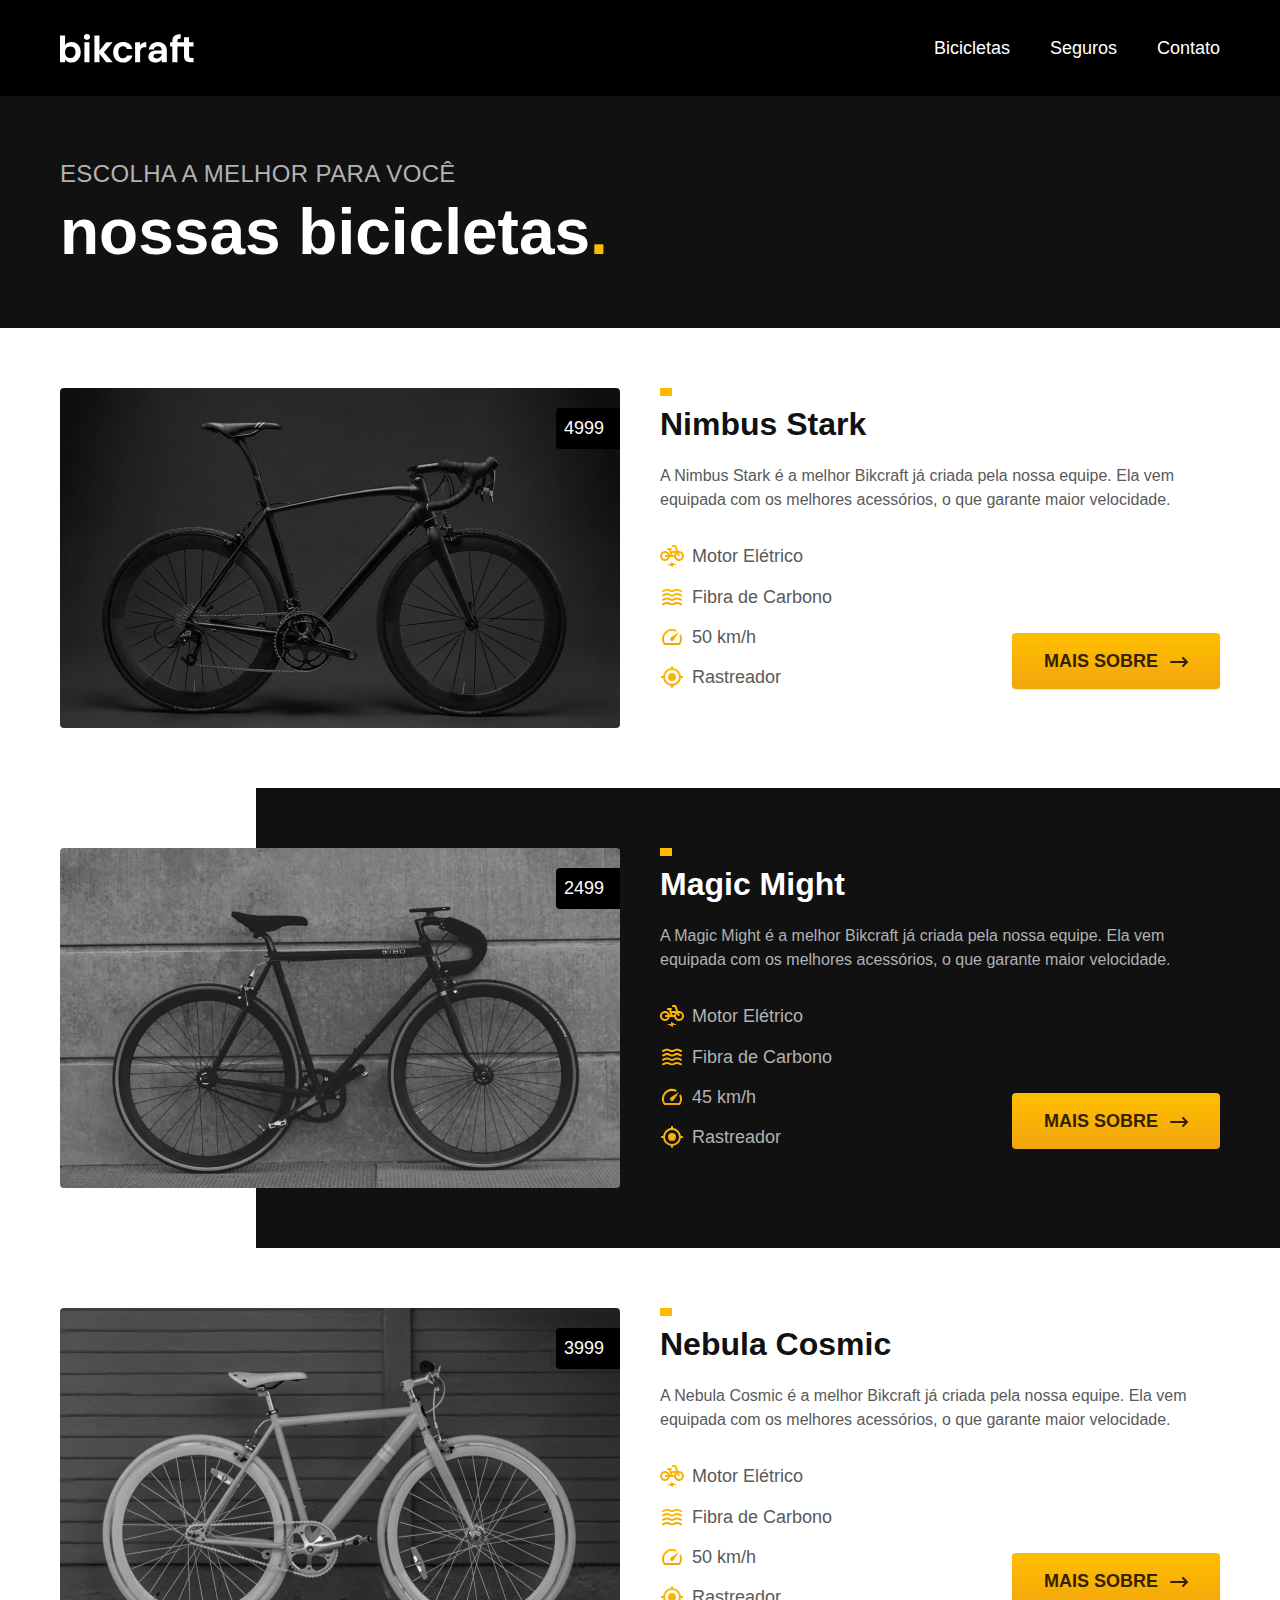
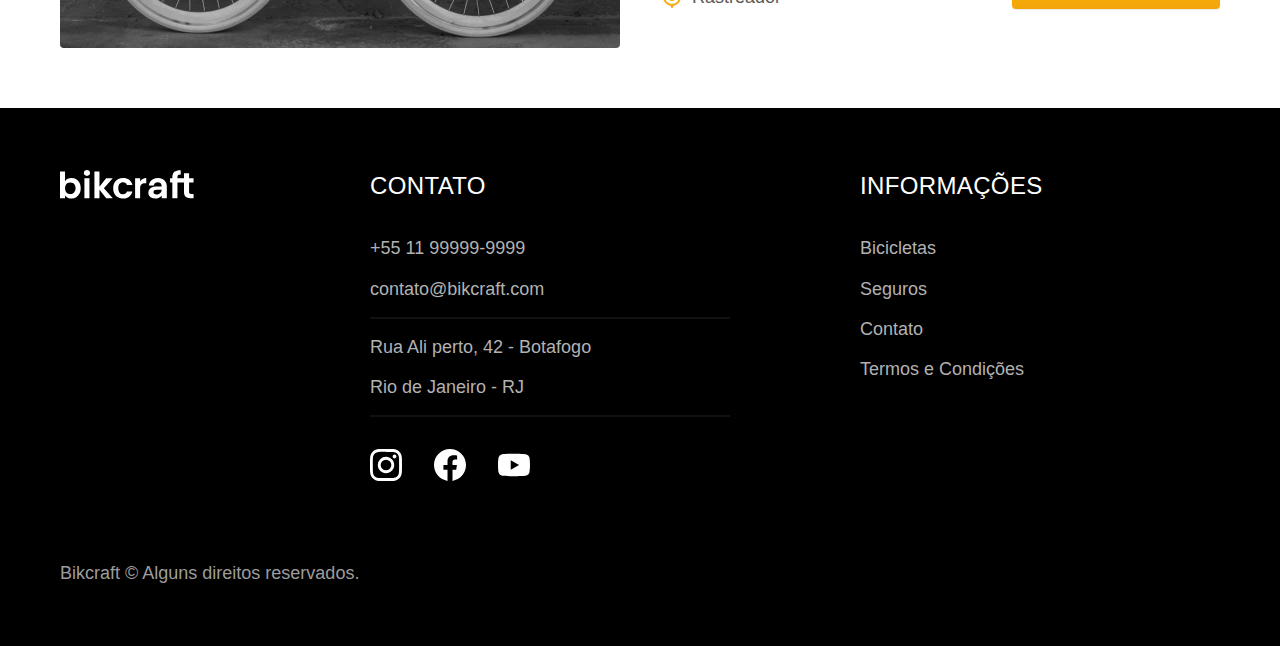
==== bicicletas.html @ b42ea803 "paginas de bicicletas e termos adcionada" ====
<!DOCTYPE html>
<html lang="pt-br">

<head>
  <meta charset="UTF-8">
  <meta http-equiv="X-UA-Compatible" content="IE=edge">
  <meta name="description" content="Termos e Condições">
  <meta name="viewport" content="width=device-width, initial-scale=1.0">
  <title>Bicicletas | Bikcraft</title>
  <link rel="stylesheet" href="/css/style.css">
</head>

<body id="bicicletas">

  <header class="header-bg">
    <div class="header container">
      <a href="./"><img src="./img/bikcraft.svg" alt="Bikcraft"></a>
      <nav aria-label="primaria">
        <ul class="header-menu font-1-m cor-0">
          <li><a href="./bicicletas.html">Bicicletas</a></li>
          <li><a href="./seguros.html">Seguros</a></li>
          <li><a href="./contato.html">Contato</a></li>
        </ul>
      </nav>
    </div>
  </header>

  <main>
    <div class="titulo-bg">
      <div class="titulo container">
        <p class="font-2-l-b cor-5">Escolha a melhor para você</p>
        <h1 class="font-1-xxl cor-0">nossas bicicletas<span class="cor-p1">.</span></h1>
      </div>
    </div>

    <div class="bicicletas container">
      <div class="bicicletas-imagem">
        <img src="./img/bicicletas/nimbus.jpg" alt="Bicicletas preta">
        <span class="font-2-m cor-0">4999</span>
      </div>
      <div class="bicicletas-conteudo">
        <h2 class="font-1-xl"> Nimbus Stark</h2>
        <p class="font-2-s cor-8">A Nimbus Stark é a melhor Bikcraft já criada pela nossa equipe. Ela vem equipada com os melhores acessórios, o que garante maior velocidade.</p>
        <ul class="font-1-m cor-8">
          <li>
            <img src="./img/icones/eletrica.svg" alt="">
            Motor Elétrico
          </li>
          <li>
            <img src="./img/icones/carbono.svg" alt="">
            Fibra de Carbono
          </li>
          <li>
            <img src="./img/icones/velocidade.svg" alt="">
            50 km/h
          </li>
          <li>
            <img src="./img/icones/rastreador.svg" alt="">
            Rastreador
          </li>
        </ul>
        <a class="botao seta" href="./bicletas/nimbus.html">Mais Sobre</a>
      </div>
    </div>

    <div class="bicicletas-bg">
      <div class="bicicletas container">
        <div class="bicicletas-imagem">
          <img src="./img/bicicletas/magic.jpg" alt="Bicicletas preta">
          <span class="font-2-m cor-0">2499</span>
        </div>
        <div class="bicicletas-conteudo">
          <h2 class="font-1-xl cor-0"> Magic Might</h2>
          <p class="font-2-s cor-5">A Magic Might é a melhor Bikcraft já criada pela nossa equipe. Ela vem equipada com os melhores acessórios, o que garante maior velocidade.</p>
          <ul class="font-1-m cor-5">
            <li>
              <img src="./img/icones/eletrica.svg" alt="">
              Motor Elétrico
            </li>
            <li>
              <img src="./img/icones/carbono.svg" alt="">
              Fibra de Carbono
            </li>
            <li>
              <img src="./img/icones/velocidade.svg" alt="">
              45 km/h
            </li>
            <li>
              <img src="./img/icones/rastreador.svg" alt="">
              Rastreador
            </li>
          </ul>
          <a class="botao seta" href="./bicletas/magic.html">Mais Sobre</a>
        </div>
      </div>
    </div>
    <div class="bicicletas container">
      <div class="bicicletas-imagem">
        <img src="./img/bicicletas/nebula.jpg" alt="Bicicletas preta">
        <span class="font-2-m cor-0">3999</span>
      </div>
      <div class="bicicletas-conteudo">
        <h2 class="font-1-xl"> Nebula Cosmic</h2>
        <p class="font-2-s cor-8">A Nebula Cosmic é a melhor Bikcraft já criada pela nossa equipe. Ela vem equipada com os melhores acessórios, o que garante maior velocidade.</p>
        <ul class="font-1-m cor-8">
          <li>
            <img src="./img/icones/eletrica.svg" alt="">
            Motor Elétrico
          </li>
          <li>
            <img src="./img/icones/carbono.svg" alt="">
            Fibra de Carbono
          </li>
          <li>
            <img src="./img/icones/velocidade.svg" alt="">
            50 km/h
          </li>
          <li>
            <img src="./img/icones/rastreador.svg" alt="">
            Rastreador
          </li>
        </ul>
        <a class="botao seta" href="./bicletas/nebula.html">Mais Sobre</a>
      </div>
    </div>


  </main>

  <footer class="footer-bg">
    <div class="footer container">
      <img src="./img/bikcraft.svg" alt="Bikcraft">
      <div class="footer-contato">
        <h3 class="font-2-l-b cor-0">Contato</h3>
        <ul class="font-2-m cor-5">
          <li><a href="tel:+5511999999999">+55 11 99999-9999</a></li>
          <li><a href="mailto:contato@bikcraft.com">contato@bikcraft.com</a></li>
          <li>Rua Ali perto, 42 - Botafogo</li>
          <li>Rio de Janeiro - RJ</li>
        </ul>
        <div class="footer-redes">
          <a href="./">
            <img src="./img/redes/instagram.svg" alt="Instagram">
          </a>
          <a href="./">
            <img src="./img/redes/facebook.svg" alt="Facebook">
          </a>
          <a href="./">
            <img src="./img/redes/youtube.svg" alt="Youtube">
          </a>
        </div>
      </div>
      <div class="footer-informacoes">
        <h3 class="font-2-l-b cor-0">Informações</h3>
        <nav>
          <ul class="font-1-m cor-5">
            <li><a href="./bicicletas.html">Bicicletas</a></li>
            <li><a href="./seguros.html">Seguros</a></li>
            <li><a href="./contato.html">Contato</a></li>
            <li><a href="./termos.html">Termos e Condições</a></li>
          </ul>
        </nav>
      </div>
      <p class="footer-copy font-2-m cor-6">Bikcraft © Alguns direitos reservados.</p>
    </div>
  </footer>
</body>

</html>
---- css/style.css ----
@import url("./global/global.css");
@import url("./utilidades/tipografia.css");
@import url("./utilidades/cores.css");

@import url("./global/header.css");
@import url("./global/footer.css");

/* Utilidades */
@import url("./utilidades/componentes.css");

/* Home */
@import url("./home/introducao.css");
@import url("./home/tecnologia.css");
@import url("./home/parceiros.css");
@import url("./home/depoimento.css");

/* Bicicletas */
@import url("./bicicletas/bicicletas-lista.css");
@import url("./bicicletas/bicicletas.css");

/* Seguros */
@import url("./Seguros/Seguros.css");

/* Termos */
@import url("./termos/termos.css");
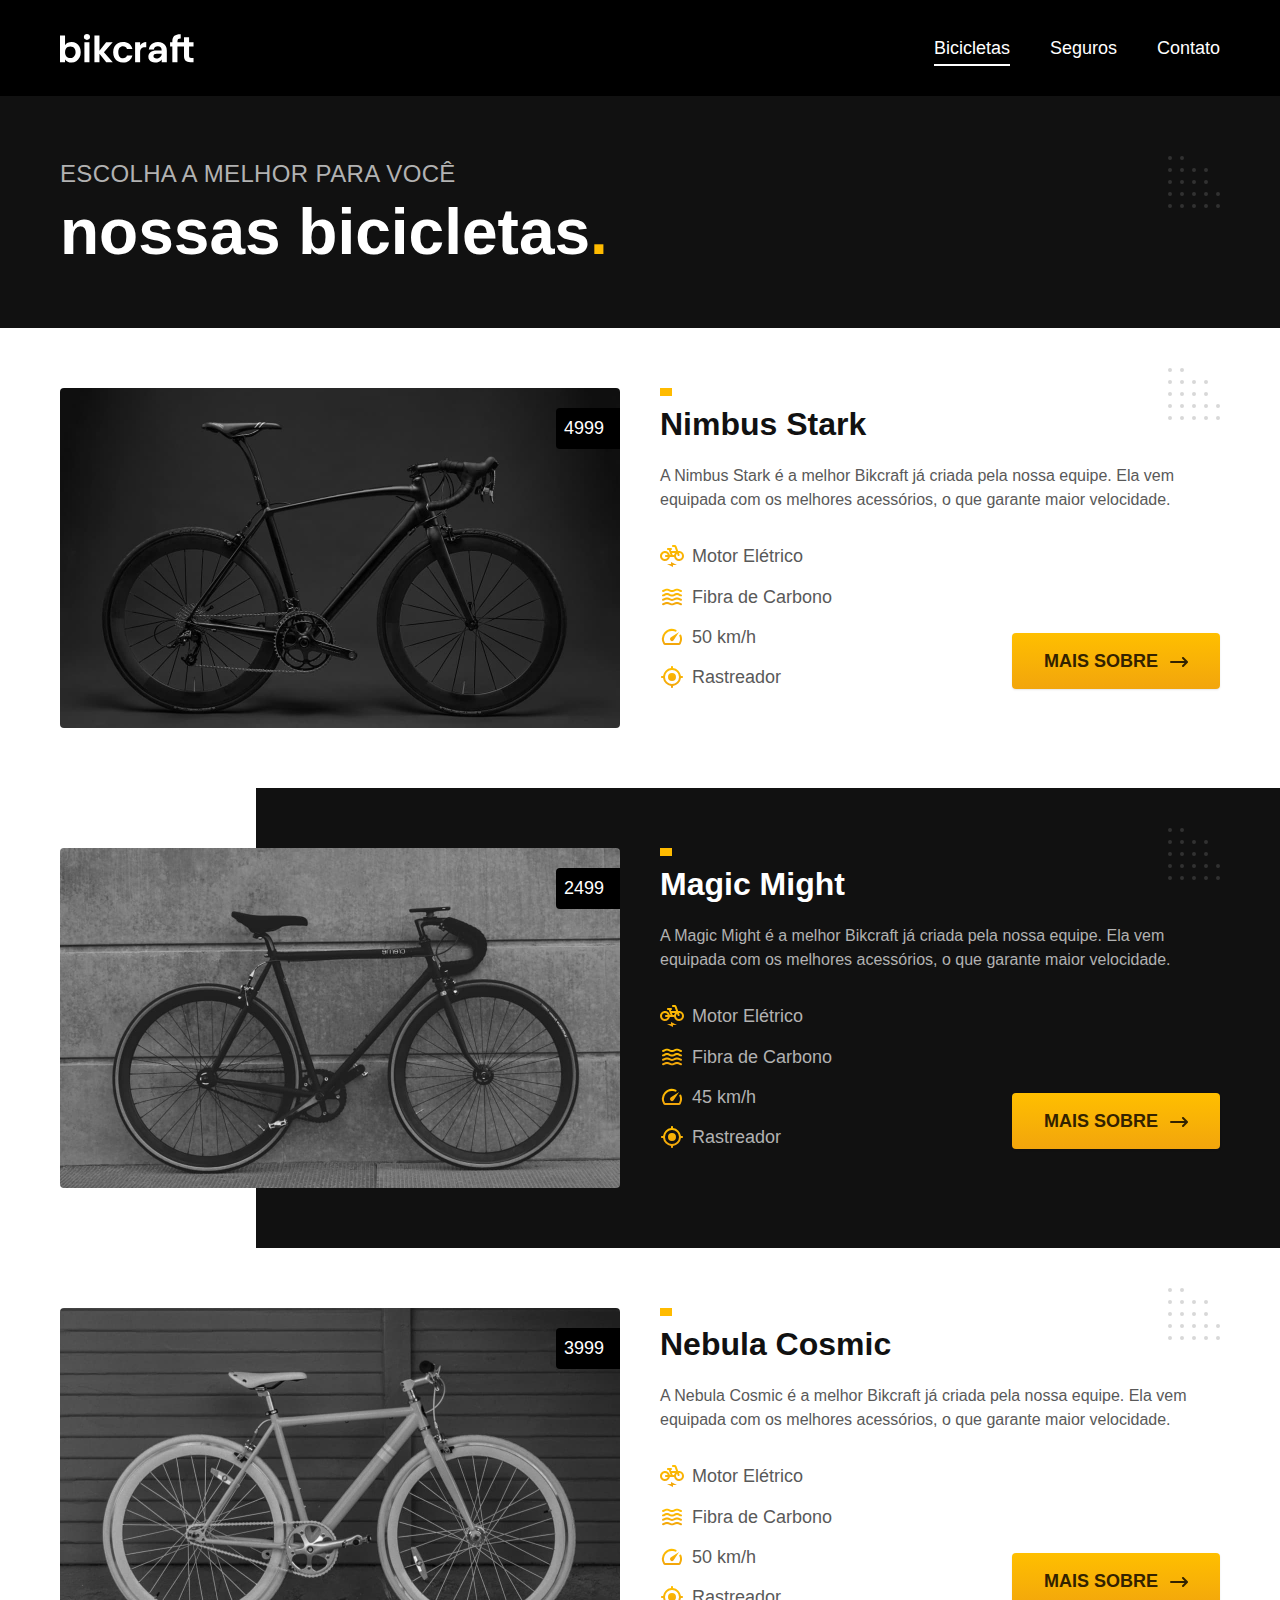
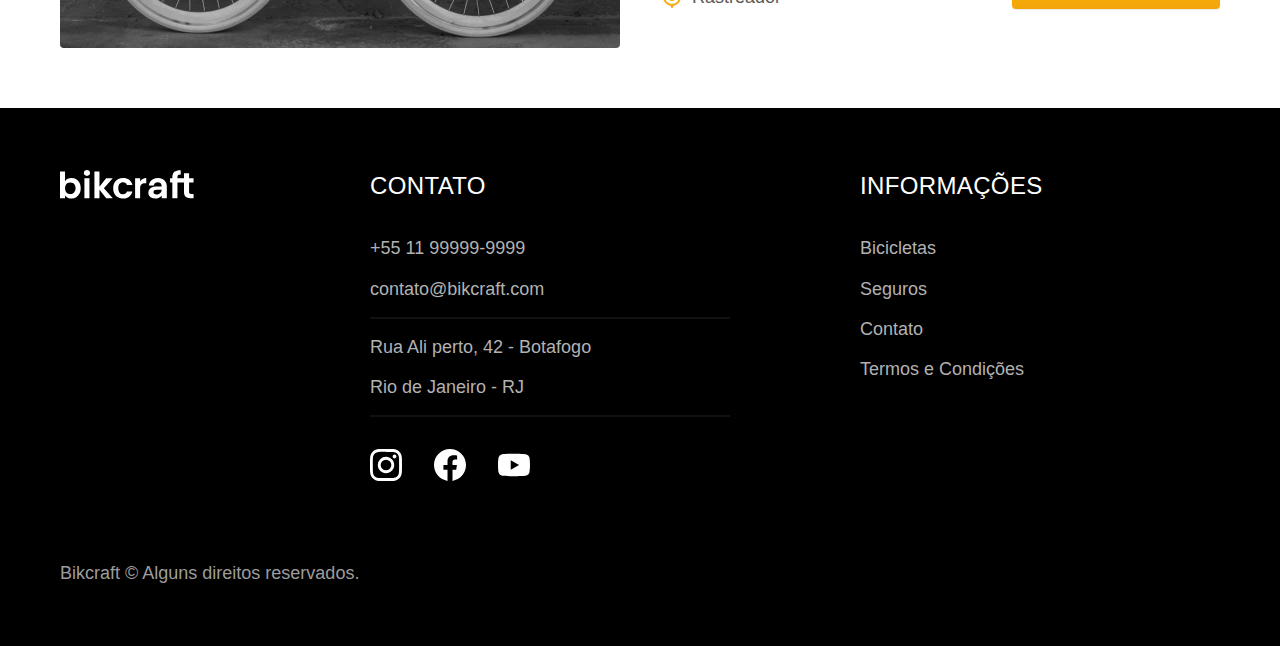
==== commit 867190ab: "adcionando js" ====
--- a/bicicletas.html
+++ b/bicicletas.html
@@ -7,14 +7,16 @@
   <meta name="description" content="Termos e Condições">
   <meta name="viewport" content="width=device-width, initial-scale=1.0">
   <title>Bicicletas | Bikcraft</title>
+  <link rel="preload" href="/css/style.css" as="style">
   <link rel="stylesheet" href="/css/style.css">
+  <script>document.documentElement.classList.add("js");</script>
 </head>
 
 <body id="bicicletas">
 
   <header class="header-bg">
     <div class="header container">
-      <a href="./"><img src="./img/bikcraft.svg" alt="Bikcraft"></a>
+      <a href="./"><img src="./img/bikcraft.svg" width="136" height="32" alt="Bikcraft"></a>
       <nav aria-label="primaria">
         <ul class="header-menu font-1-m cor-0">
           <li><a href="./bicicletas.html">Bicicletas</a></li>
@@ -35,7 +37,7 @@
 
     <div class="bicicletas container">
       <div class="bicicletas-imagem">
-        <img src="./img/bicicletas/nimbus.jpg" alt="Bicicletas preta">
+        <img src="./img/bicicletas/nimbus.jpg" width="1120" height="680" alt="Bicicletas preta">
         <span class="font-2-m cor-0">4999</span>
       </div>
       <div class="bicicletas-conteudo">
@@ -43,30 +45,30 @@
         <p class="font-2-s cor-8">A Nimbus Stark é a melhor Bikcraft já criada pela nossa equipe. Ela vem equipada com os melhores acessórios, o que garante maior velocidade.</p>
         <ul class="font-1-m cor-8">
           <li>
-            <img src="./img/icones/eletrica.svg" alt="">
+            <img src="./img/icones/eletrica.svg" width="32" height="32" alt="">
             Motor Elétrico
           </li>
           <li>
-            <img src="./img/icones/carbono.svg" alt="">
+            <img src="./img/icones/carbono.svg" width="32" height="32" alt="">
             Fibra de Carbono
           </li>
           <li>
-            <img src="./img/icones/velocidade.svg" alt="">
+            <img src="./img/icones/velocidade.svg" width="32" height="32" alt="">
             50 km/h
           </li>
           <li>
-            <img src="./img/icones/rastreador.svg" alt="">
+            <img src="./img/icones/rastreador.svg" width="32" height="32" alt="">
             Rastreador
           </li>
         </ul>
-        <a class="botao seta" href="./bicletas/nimbus.html">Mais Sobre</a>
+        <a class="botao seta" href="./bicicletas/nimbus.html">Mais Sobre</a>
       </div>
     </div>
 
     <div class="bicicletas-bg">
       <div class="bicicletas container">
         <div class="bicicletas-imagem">
-          <img src="./img/bicicletas/magic.jpg" alt="Bicicletas preta">
+          <img src="./img/bicicletas/magic.jpg" width="1120" height="680" alt="Bicicletas preta">
           <span class="font-2-m cor-0">2499</span>
         </div>
         <div class="bicicletas-conteudo">
@@ -74,29 +76,29 @@
           <p class="font-2-s cor-5">A Magic Might é a melhor Bikcraft já criada pela nossa equipe. Ela vem equipada com os melhores acessórios, o que garante maior velocidade.</p>
           <ul class="font-1-m cor-5">
             <li>
-              <img src="./img/icones/eletrica.svg" alt="">
+              <img src="./img/icones/eletrica.svg" width="32" height="32" alt="">
               Motor Elétrico
             </li>
             <li>
-              <img src="./img/icones/carbono.svg" alt="">
+              <img src="./img/icones/carbono.svg" width="32" height="32" alt="">
               Fibra de Carbono
             </li>
             <li>
-              <img src="./img/icones/velocidade.svg" alt="">
+              <img src="./img/icones/velocidade.svg" width="32" height="32" alt="">
               45 km/h
             </li>
             <li>
-              <img src="./img/icones/rastreador.svg" alt="">
+              <img src="./img/icones/rastreador.svg" width="32" height="32" alt="">
               Rastreador
             </li>
           </ul>
-          <a class="botao seta" href="./bicletas/magic.html">Mais Sobre</a>
+          <a class="botao seta" href="./bicicletas/magic.html">Mais Sobre</a>
         </div>
       </div>
     </div>
     <div class="bicicletas container">
       <div class="bicicletas-imagem">
-        <img src="./img/bicicletas/nebula.jpg" alt="Bicicletas preta">
+        <img src="./img/bicicletas/nebula.jpg" width="1120" height="680" alt="Bicicletas preta">
         <span class="font-2-m cor-0">3999</span>
       </div>
       <div class="bicicletas-conteudo">
@@ -104,23 +106,23 @@
         <p class="font-2-s cor-8">A Nebula Cosmic é a melhor Bikcraft já criada pela nossa equipe. Ela vem equipada com os melhores acessórios, o que garante maior velocidade.</p>
         <ul class="font-1-m cor-8">
           <li>
-            <img src="./img/icones/eletrica.svg" alt="">
+            <img src="./img/icones/eletrica.svg" width="32" height="32" alt="">
             Motor Elétrico
           </li>
           <li>
-            <img src="./img/icones/carbono.svg" alt="">
+            <img src="./img/icones/carbono.svg" width="32" height="32" alt="">
             Fibra de Carbono
           </li>
           <li>
-            <img src="./img/icones/velocidade.svg" alt="">
+            <img src="./img/icones/velocidade.svg" width="32" height="32" alt="">
             50 km/h
           </li>
           <li>
-            <img src="./img/icones/rastreador.svg" alt="">
+            <img src="./img/icones/rastreador.svg" width="32" height="32" alt="">
             Rastreador
           </li>
         </ul>
-        <a class="botao seta" href="./bicletas/nebula.html">Mais Sobre</a>
+        <a class="botao seta" href="./bicicletas/nebula.html">Mais Sobre</a>
       </div>
     </div>
 
@@ -129,7 +131,7 @@
 
   <footer class="footer-bg">
     <div class="footer container">
-      <img src="./img/bikcraft.svg" alt="Bikcraft">
+      <img src="./img/bikcraft.svg" width="136" height="32" alt="Bikcraft">
       <div class="footer-contato">
         <h3 class="font-2-l-b cor-0">Contato</h3>
         <ul class="font-2-m cor-5">
@@ -140,13 +142,13 @@
         </ul>
         <div class="footer-redes">
           <a href="./">
-            <img src="./img/redes/instagram.svg" alt="Instagram">
+            <img src="./img/redes/instagram.svg" width="32" height="32" alt="Instagram">
           </a>
           <a href="./">
-            <img src="./img/redes/facebook.svg" alt="Facebook">
+            <img src="./img/redes/facebook.svg" width="32" height="32" alt="Facebook">
           </a>
           <a href="./">
-            <img src="./img/redes/youtube.svg" alt="Youtube">
+            <img src="./img/redes/youtube.svg" width="32" height="32" alt="Youtube">
           </a>
         </div>
       </div>
@@ -164,6 +166,7 @@
       <p class="footer-copy font-2-m cor-6">Bikcraft © Alguns direitos reservados.</p>
     </div>
   </footer>
+  <script src="./js/script.js"></script>
 </body>
 
 </html>--- a/css/style.css
+++ b/css/style.css
@@ -1,12 +1,14 @@
 @import url("./global/global.css");
 @import url("./utilidades/tipografia.css");
 @import url("./utilidades/cores.css");
+@import url("./utilidades/animacao.css");
 
 @import url("./global/header.css");
 @import url("./global/footer.css");
 
 /* Utilidades */
 @import url("./utilidades/componentes.css");
+@import url("./utilidades/formulario.css");
 
 /* Home */
 @import url("./home/introducao.css");
@@ -18,8 +20,21 @@
 @import url("./bicicletas/bicicletas-lista.css");
 @import url("./bicicletas/bicicletas.css");
 
+/* Bicicleta */
+@import url("./bicicleta/bicicleta.css");
+@import url("./bicicleta/seguro.css");
+
 /* Seguros */
-@import url("./Seguros/Seguros.css");
+@import url("./Seguros/seguros.css");
+@import url("./Seguros/vantagens.css");
+@import url("./Seguros/perguntas.css");
+
+/* Contato */
+@import url("./contato/contato.css");
+@import url("./contato/lojas.css");
+
+/* Orçamento */
+@import url("./orcamento/orcamento.css");
 
 /* Termos */
 @import url("./termos/termos.css");
--- a/css/style.css
+++ b/css/style.css
@@ -1,12 +1,14 @@
 @import url("./global/global.css");
 @import url("./utilidades/tipografia.css");
 @import url("./utilidades/cores.css");
+@import url("./utilidades/animacao.css");
 
 @import url("./global/header.css");
 @import url("./global/footer.css");
 
 /* Utilidades */
 @import url("./utilidades/componentes.css");
+@import url("./utilidades/formulario.css");
 
 /* Home */
 @import url("./home/introducao.css");
@@ -18,8 +20,21 @@
 @import url("./bicicletas/bicicletas-lista.css");
 @import url("./bicicletas/bicicletas.css");
 
+/* Bicicleta */
+@import url("./bicicleta/bicicleta.css");
+@import url("./bicicleta/seguro.css");
+
 /* Seguros */
-@import url("./Seguros/Seguros.css");
+@import url("./Seguros/seguros.css");
+@import url("./Seguros/vantagens.css");
+@import url("./Seguros/perguntas.css");
+
+/* Contato */
+@import url("./contato/contato.css");
+@import url("./contato/lojas.css");
+
+/* Orçamento */
+@import url("./orcamento/orcamento.css");
 
 /* Termos */
 @import url("./termos/termos.css");
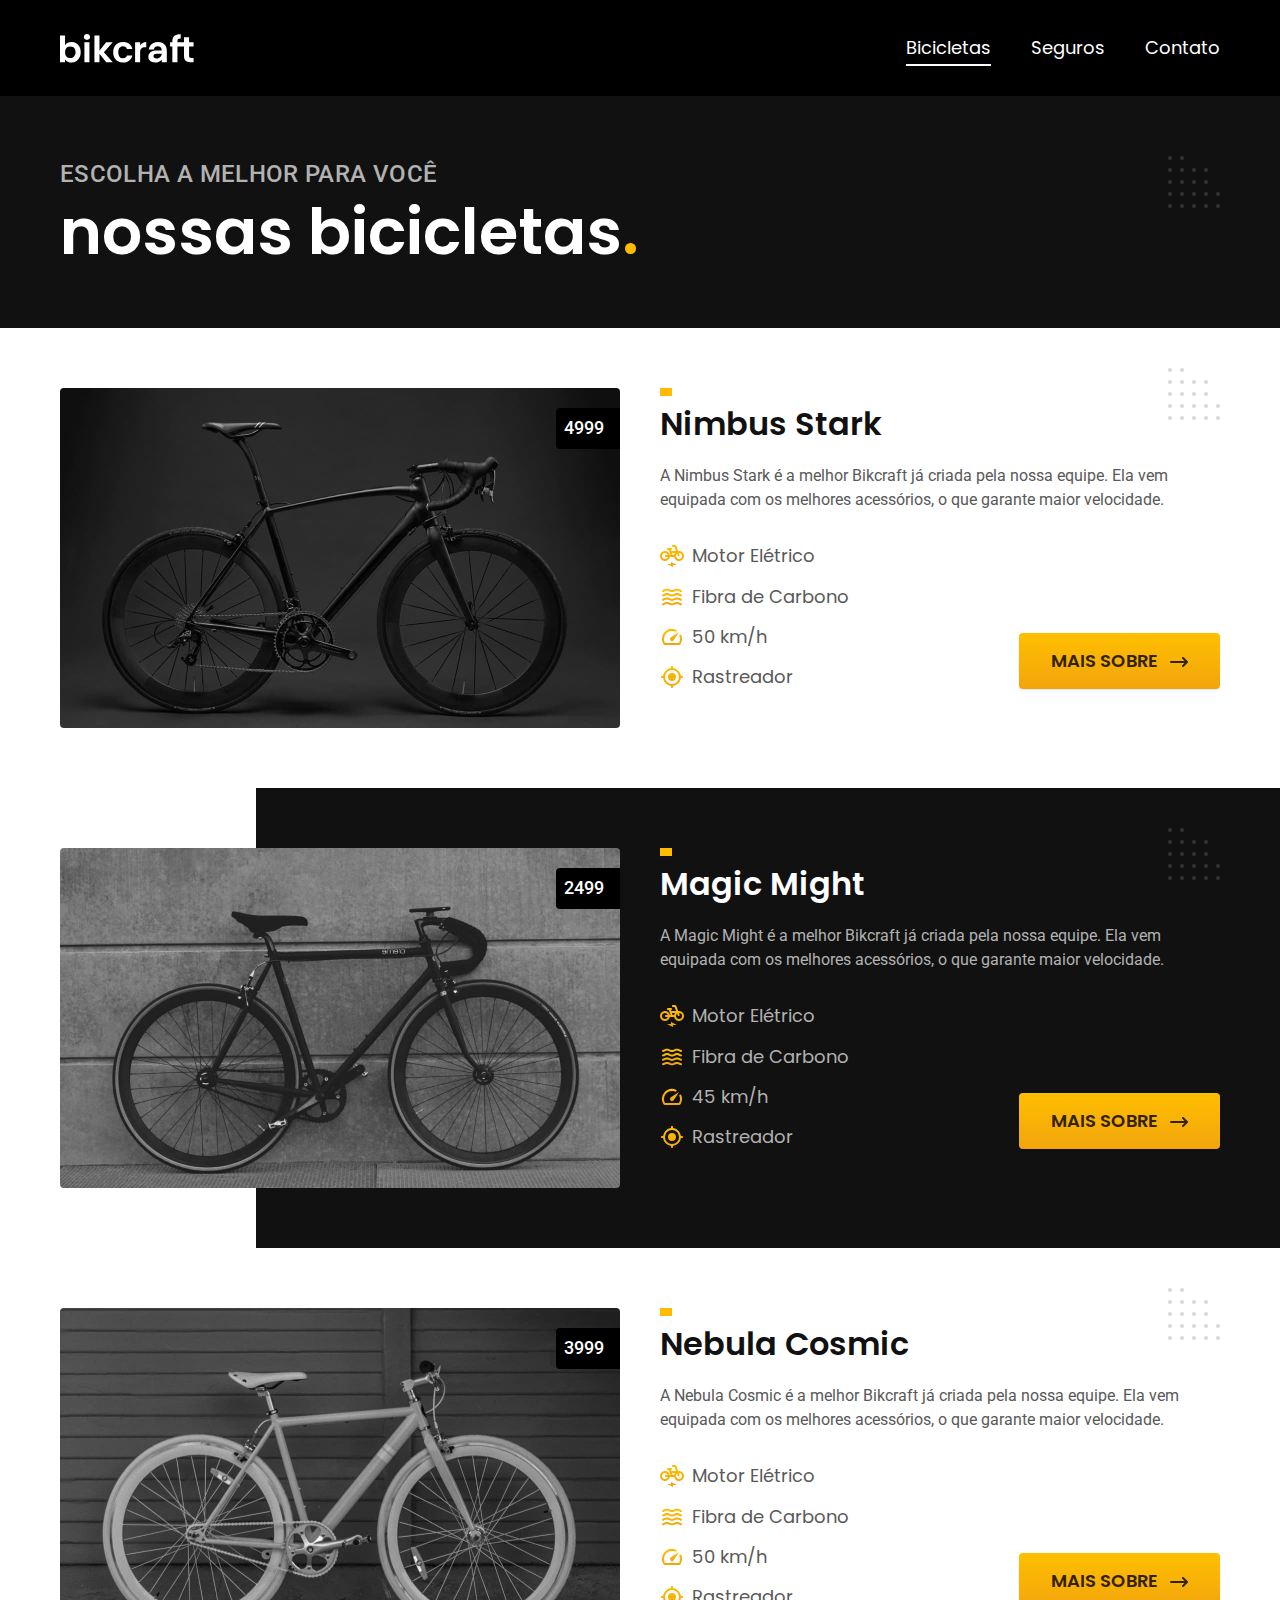
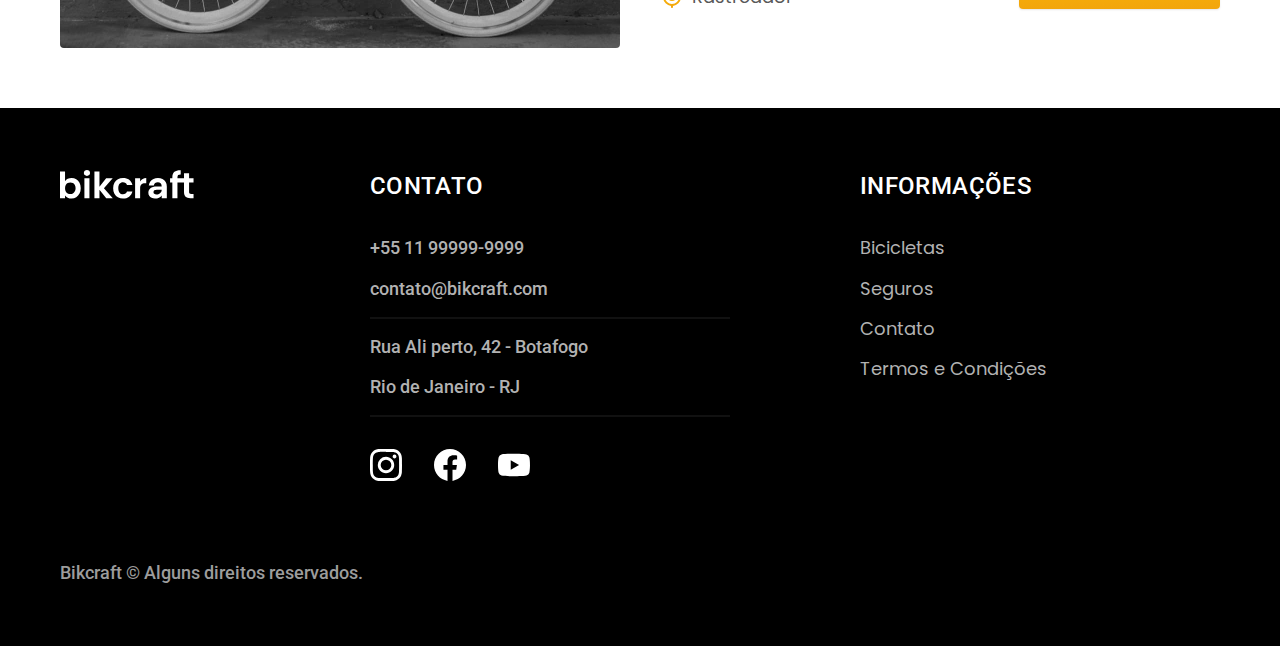
==== commit b783f8d2: "otimizado" ====
--- a/bicicletas.html
+++ b/bicicletas.html
@@ -7,9 +7,13 @@
   <meta name="description" content="Termos e Condições">
   <meta name="viewport" content="width=device-width, initial-scale=1.0">
   <title>Bicicletas | Bikcraft</title>
-  <link rel="preload" href="/css/style.css" as="style">
-  <link rel="stylesheet" href="/css/style.css">
+  <link rel="icon" href="./favicon.svg" type="image/svg+xml">
+  <link rel="preload" href="/css/style.min.css" as="style">
+  <link rel="stylesheet" href="/css/style.min.css">
   <script>document.documentElement.classList.add("js");</script>
+  <link rel="preconnect" href="https://fonts.googleapis.com">
+  <link rel="preconnect" href="https://fonts.gstatic.com" crossorigin>
+  <link href="https://fonts.googleapis.com/css2?family=Merriweather:ital,wght@1,900&family=Poppins:wght@400;600&family=Roboto:wght@400;500&display=swap" rel="stylesheet">
 </head>
 
 <body id="bicicletas">
--- a/css/style.min.css
+++ b/css/style.min.css
@@ -0,0 +1 @@
+body{margin:0;font-family:Arial,Helvetica,sans-serif;color:#111}blockquote,dd,h1,h2,h3,h4,p,ul{margin:0}ul{padding:0;list-style:none}a{text-decoration:none;color:inherit}img{max-width:100%;height:auto;display:block}img[src$=".jpg"]{border-radius:4px}.font-1-xs{font:400 0.75rem/1.35 Poppins,sans-serif}.font-2-xs{font:400 0.875rem/1.43 Roboto,sans-serif}.font-1-s{font:400 1rem/1.5 Poppins,sans-serif}.font-2-s{font:400 1rem/1.5 Roboto,sans-serif}.font-1-m,.font-1-m-b{font:400 1.125rem/1.35 Poppins,sans-serif}.font-1-m-b{font-weight:600}.font-2-m{font:500 1.125rem/1.35 Roboto,sans-serif}.font-1-l{font:400 1.5rem/1.5 Poppins,sans-serif}.font-2-l,.font-2-l-b{font:400 1.5rem/1.5 Roboto,sans-serif}.font-2-l-b{font-weight:500;letter-spacing:.015em;text-transform:uppercase}.font-1-xl{font:600 2rem/1.25 Poppins,sans-serif}.font-2-xl{font:500 2rem/1.25 Roboto,sans-serif}.font-1-xxl{font:600 4rem/1.125 Poppins,sans-serif}@media (max-width:1200px){.font-1-xxl{font-size:3rem}.font-2-l,.font-2-l-b{font-size:1.125rem}}@media (max-width:800px){.font-1-xxl{font-size:2rem}.font-1-xl,.font-2-xl{font-size:1.5rem}}:root{--cor-0:#ffffff;--cor-1:#f7f7f7;--cor-2:#ededed;--cor-3:#dedede;--cor-4:#cccccc;--cor-5:#b2b2b2;--cor-6:#9c9c9c;--cor-7:#717171;--cor-8:#595959;--cor-9:#404040;--cor-10:#2e2e2e;--cor-11:#111111;--cor-12:#000000;--cor-p1:#ffbb00;--cor-p2:#e4a30b;--cor-p3:#a66f00;--cor-p4:#664400;--cor-p5:#332200}.cor-0{color:var(--cor-0)}.cor-1{color:var(--cor-1)}.cor-2{color:var(--cor-2)}.cor-3{color:var(--cor-3)}.cor-4{color:var(--cor-4)}.cor-5{color:var(--cor-5)}.cor-6{color:var(--cor-6)}.cor-7{color:var(--cor-7)}.cor-8{color:var(--cor-8)}.cor-9{color:var(--cor-9)}.cor-10{color:var(--cor-10)}.cor-11{color:var(--cor-11)}.cor-12{color:var(--cor-12)}.cor-p1{color:var(--cor-p1)}.cor-p2{color:var(--cor-p2)}.cor-p3{color:var(--cor-p3)}.cor-p4{color:var(--cor-p4)}.cor-p5{color:var(--cor-p5)}.js .fadeInDown{transform:translate3d(0,-20px,0)}.js .fadeInUp{transform:translate3d(0,20px,0)}.js .fadeInLeft{transform:translate3d(-20px,0,0)}.js .fadeInRight{transform:translate3d(20px,0,0)}.js [data-anime]{opacity:0}.js .anime{opacity:1;transform:none;transition:transform .8s,opacity .8s}.header-bg{background-color:var(--cor-12)}.header{display:flex;flex-wrap:wrap;gap:20px;justify-content:space-between;align-items:center;padding-bottom:20px;padding-top:20px}.header-menu{display:flex;flex-wrap:wrap;gap:40px}.header-menu a{padding:16px 0;display:inline-block;position:relative}.header-menu a:after{content:"";display:block;height:2px;width:0%;background:var(--cor-0);margin-top:4px;position:absolute;transition:.3s}.header-menu a.ativo::after,.header-menu a:hover::after{width:100%}@media (max-width:800px){.header-menu{gap:20px}.header-menu a{background-color:var(--cor-11);padding:12px 16px;border-radius:4px}.header-menu a:hover{background-color:var(--cor-10)}.header-menu a::after{display:none}}@media (max-width:600px){.header-menu{gap:12px}.header-menu a{padding:8px 12px;font-size:14px;font-family:Poppins;font-weight:400}}.footer-bg{background-color:var(--cor-12)}.footer{display:grid;grid-template-columns:3fr 5fr 4fr;gap:40px;padding-top:60px;padding-bottom:60px}.footer h3{margin-bottom:32px}.footer-contato ul{margin-bottom:32px}.footer-contato li:nth-child(2n):after{content:"";display:block;max-width:360px;height:2px;background:var(--cor-11);margin-top:16px}.footer li{margin-bottom:16px}.footer-redes{display:flex;gap:32px}.footer a:hover{color:var(--cor-0)}.footer-copy{grid-column:1/-1;margin-top:40px}@media (max-width:800px){.footer>img{display:none}.footer{grid-template-columns:1fr 1fr}}@media (max-width:600px){.footer{grid-template-columns:1fr;gap:60px}.footer-copy{margin-top:0}}.container{box-sizing:border-box;max-width:1200px;padding-left:20px;padding-right:20px;margin-right:auto;margin-left:auto}.botao{padding:16px 32px;display:inline-block;background:linear-gradient(#ffbf00,#f2a50c);border-radius:4px;box-shadow:0 1px 2px rgba(0,0,0,.1);text-transform:uppercase;color:var(--cor-p5);font-size:18px;line-height:1.33;font-family:Poppins;font-weight:600;font:600 1.125rem/1.35 Poppins,sans-serif;max-width:max-content;border:none;cursor:pointer}.botao:hover{background:linear-gradient(#ffb60d,#e59317)}.botao.secundario{background:var(--cor-10);color:var(--cor-2)}.botao.secundario:hover{background-color:var(--cor-9)}.botao.seta::after{content:"";display:inline-block;width:18px;height:10px;margin-left:12px;background:url(../img/icones/seta.svg);transition:.2s}.botao.seta:hover::after{transform:translateX(4px)}@media (max-width:600px){.botao{padding:12px 16px;font-size:16px}}.link{display:inline-block;color:var(--cor-p1);font:500 1.5rem/1.5 Poppins,sans-serif;text-transform:uppercase}.link::after{content:"";display:block;width:100%;height:4px;background-color:currentColor}.link:hover{color:var(--cor-0)}.titulo-bg{background-color:var(--cor-11);padding-top:60px;padding-bottom:60px}.titulo{background:url("../img/dec/top-right.svg") no-repeat top right 20px}.titulo p{margin-bottom:4px}@media (max-width:800px){.titulo-bg{padding-top:60px;padding-bottom:60px}.titulo p{font-size:1rem;text-transform:lowercase;font-weight:400}}.form{display:grid;grid-template-columns:1fr 1fr;gap:20px}.form label{display:block;font:400 1rem/1.5 Poppins,sans-serif;margin-bottom:4px}.form .col-2{grid-column:span 2}.form input[type=email],.form input[type=text],.form textarea{font:400 1rem/1.5 Roboto,sans-serif;background:var(--cor-1);border:1px solid var(--cor-2);padding:12px;border-radius:4px;width:100%;box-sizing:border-box}.form input[type=email]:focus,.form input[type=text]:focus,.form textarea:focus{outline:0;border-color:var(--cor-p1);background:var(--cor-0);box-shadow:0 0 0 2px #fea}@media (max-width:600px){.form{grid-template-columns:1gr}.form .col-2{grid-column:1}}.introducao-bg{background:var(--cor-12) url("../img/dec/bottom-left.svg") no-repeat bottom 160px left 20px;box-shadow:inset 0 -120px var(--cor-0)}.introducao{display:grid;grid-template-columns:1fr 1fr;gap:0 40px}.introducao-conteudo{align-self:end;padding-bottom:200px}.introducao img{height:100%;object-fit:cover;border-radius:4px}.introducao h1{margin-bottom:32px}.introducao p{margin-bottom:20px}@media (max-width:800px){.introducao-bg{background:var(--cor-11);padding-top:40px;box-shadow:inset 0 -60px var(--cor-0)}.introducao{grid-template-columns:1fr;gap:32px}.introducao-conteudo{padding-bottom:0}.introducao h1{margin-bottom:16px}.introducao img{height:300px;width:100%}}.tecnologia-bg{background-color:var(--cor-11);box-shadow:inset 0 80px var(--cor-0),inset 0 -80px var(--cor-0)}.tecnologia{display:grid;grid-template-columns:1fr 1fr;gap:40px}.tecnologia-imagem img{width:100%;height:100%;object-fit:cover;object-position:left}.tecnologia-conteudo{padding-top:160px;padding-bottom:160px}.tecnologia-conteudo>span{display:block;margin-bottom:20px}.tecnologia-conteudo h2{margin-bottom:32px}.tecnologia-conteudo>p{margin-bottom:20px}.tecnologia a{margin-bottom:80px}.tecnologia-vantagens{display:flex;gap:40px}.tecnologia-vantagens h3{margin-bottom:8px;width:max-content}.tecnologia-vantagens img{width:24px;margin-bottom:8px}@media (max-width:800px){.tecnologia-bg{box-shadow:initial}.tecnologia{grid-template-columns:1fr}.tecnologia-conteudo{padding-top:60px;padding-bottom:60px}.tecnologia-imagem{display:none}.tecnologia a{margin-bottom:60px}}@media (max-width:600px){.tecnologia-vantagens{flex-direction:column}}.parceiros{padding-top:60px;padding-bottom:120px}.parceiros h2{margin-bottom:60px}.parceiros ul{padding:0 20px;max-width:1400px;display:grid;grid-template-columns:repeat(4,1fr);margin:0 auto}.parceiros li{display:flex;padding:32px;border-left:2px solid var(--cor-2)}.parceiros img{margin:auto}.parceiros li:first-child,.parceiros li:nth-child(5){border-left:none}.parceiros li:nth-child(n+5){border-top:2px solid var(--cor-2)}@media (max-width:800px){.parceiros{padding-bottom:60px}.parceiros li{padding:20px}.parceiros h2{padding-bottom:20px}.parceiros ul{grid-template-columns:repeat(2,1fr)}.parceiros li:nth-child(n+3){border-top:2px solid var(--cor-2)}.parceiros li:nth-child(odd){border-left:none}}.depoimento{display:grid;grid-template-columns:1fr 1fr;background-color:var(--cor-p1);overflow:hidden}.depoimento img{width:100%;height:100%;object-fit:cover;border-radius:0}.depoimento-conteudo{padding:40px 40px 80px 80px;align-self:end;background:url(../img/dec/bottom-right-p.svg) no-repeat bottom 40px right 40px}.depoimento-conteudo p{max-width:32ch;font-family:Merriweather,serif;font-style:italic;font-weight:900;margin-bottom:32px;position:relative}.depoimento p::after,.depoimento p::before{font-size:5rem;color:var(--cor-p2);position:absolute}.depoimento p::before{content:"“";left:-50px;top:-20px}.depoimento p::after{content:"”"}@media (min-width:1200px){.depoimento img{max-height:520px}}@media (max-width:800px){.depoimento{grid-template-columns:1fr;text-align:center}.depoimento img{max-height:200px}.depoimento-conteudo{padding:40px 20px;justify-self:center}}.bicicletas-lista{padding-top:60px;padding-bottom:120px}.bicicletas-lista h2{margin-bottom:40px}.bicicletas-lista ul{display:flex;gap:40px;padding:0 20px 20px 20px;max-width:1400px;margin-right:auto;margin-left:auto;overflow-x:auto}#bicicleta .bicicletas-lista ul{padding:0 0 20px 0}.bicicletas-lista li{min-width:280px}.bicicletas-lista a{display:block}.bicicletas-lista img{margin-bottom:16px}.bicicletas-lista h3{margin-bottom:8px;display:flex;align-items:center}.bicicletas-lista h3::before{content:"";display:inline-block;height:8px;width:12px;margin-right:8px;background-color:var(--cor-p1);transition:.2s}.bicicletas-lista a:hover h3::before{width:24px}.bicicletas-lista li span{padding-left:20px}@media (max-width:800px){.bicicletas-lista{padding-bottom:60px}.bicicletas-lista ul{gap:20px}}.bicicletas-bg{background:linear-gradient(to right,var(--cor-0) 20%,var(--cor-11) 0)}.bicicletas{display:grid;grid-template-columns:1fr 1fr;gap:40px;padding-top:60px;padding-bottom:60px;background:url("../img/dec/top-right.svg") no-repeat top 40px right 20px}.bicicletas-imagem{display:grid}.bicicletas-imagem img{grid-area:1/1}.bicicletas-imagem span{grid-area:1/1;place-self:start end;margin-top:20px;display:inline-block;background:var(--cor-12);padding:8px 16px 8px 8px;border-radius:4px 0 0 4px}.bicicletas-conteudo{display:grid;grid-template-columns:1fr auto;align-content:start}.bicicletas h2,.bicicletas p{grid-column:1/-1}.bicicletas h2{margin-bottom:20px}.bicicletas h2::before{content:"";display:block;width:12px;height:8px;background-color:var(--cor-p1);margin-bottom:8px}.bicicletas p{margin-bottom:32px}.bicicletas a{place-self:end}.bicicletas li{display:flex;align-items:center}.bicicletas ul{display:grid;gap:16px}.bicicletas-conteudo img{width:24px;margin-right:8px}@media (max-width:800px){.bicicletas-bg{background:var(--cor-11)}.bicicletas{grid-template-columns:1fr;gap:20px;padding-top:40px;padding-bottom:40px}}@media (max-width:600px){.bicicletas-conteudo{grid-template-columns:1fr}.bicicletas ul{font-size:1rem;grid-template-columns:1fr 1fr;margin-bottom:32px}.bicicletas a{place-self:start}}.bicicleta{display:grid;grid-template-columns:1fr 1fr;align-items:start;gap:40px;padding-top:60px;padding-bottom:60px}#bicicleta .titulo p{text-transform:uppercase}.bicicleta-imagens{display:flex;flex-wrap:wrap;gap:20px}.bicicleta-imagens img{flex:1;min-width:200px}.bicicleta-imagens img:first-child{min-width:100%}.bicicleta-conteudo>p{margin-bottom:32px}.bicicleta-comprar{display:grid;grid-template-columns:max-content auto;align-items:center;justify-items:start;gap:8px 12px;margin-bottom:40px}.bicicleta-comprar a{grid-row:span 2}.bicicleta-comprar span{display:flex;align-items:center;gap:8px;background-color:var(--cor-12);padding:4px 8px;border-radius:4px}.bicicleta-conteudo h2{text-transform:uppercase;letter-spacing:.015em;margin-bottom:12px}.bicicleta-ficha,.bicicleta-informacoes{padding:32px;background-color:var(--cor-12);border-radius:4px}.bicicleta-informacoes{margin-bottom:40px;display:grid;grid-template-columns:1fr 1fr;gap:32px}.bicicleta-informacoes img{width:24px;margin-bottom:8px}.bicicleta-informacoes h3{margin-bottom:8px}.bicicleta-ficha li{padding:4px 0;display:flex;justify-content:space-between;border-bottom:1px solid var(--cor-11)}.bicicleta-ficha li:last-child{border-bottom:none}.bicicleta-ficha span{color:var(--cor-6)}@media (max-width:800px){.bicicleta{grid-template-columns:1fr;padding-top:40px;padding-bottom:40px}.bicicleta-imagens{grid-row:2}}@media (max-width:400px){.bicicleta-informacoes{grid-template-columns:1fr}.bicicleta-comprar{grid-template-columns:1fr}}.seguro-bg{background-color:var(--cor-11);box-shadow:inset 0 120px var(--cor-0),inset 0 -120px var(--cor-12)}.seguro{display:grid;grid-template-columns:1fr 1fr;gap:40px}.seguro-imagem img{width:100%;height:100%;object-fit:cover}.seguro-conteudo{padding-top:180px;padding-bottom:180px}.seguro h2{margin-bottom:32px}.seguro p{margin-bottom:20px}@media (max-width:800px){.seguro-bg{box-shadow:inset 0 -60 var(--cor-12)}.seguro{grid-template-columns:1fr}.seguro-conteudo{grid-row:1;padding-top:40px;padding-bottom:0}}.seguros-bg{background-color:var(--cor-11)}.seguros{padding-top:60px;padding-bottom:60px;display:grid;grid-template-columns:1fr 1fr;gap:40px;align-items:center}#seguros .seguros{padding-top:0}.seguros h2{grid-column:1/-1}.seguros-item{background-color:var(--cor-12);padding:32px 32px 32px 60px;display:grid;grid-template-columns:1fr auto;border-radius:4px}.seguros-item h3{margin-bottom:40px}.seguros-item span{grid-column:2;display:block;text-align:right}.seguros-item ul{grid-column:1/-1;margin-bottom:32px}.seguros-item li{display:flex;align-items:center;position:relative}.seguros-item li+li{margin-top:20px}.seguros-item li::before{content:"";display:inline-block;width:13px;height:9px;background-image:url(../img/icones/lista.svg);position:absolute;left:-21px}.seguros-item a{grid-column:1/-1}@media (max-width:800px){.seguros{grid-template-columns:1fr}}.vantagens-bg{background-color:var(--cor-12)}.vantagens{padding-top:120px;padding-bottom:120px}.vantagens h2{margin-bottom:60px}.vantagens ul{display:grid;grid-template-columns:repeat(auto-fit,minmax(280px,max-content));gap:40px 80px}.vantagens h3,.vantagens img{margin-bottom:8px}@media (max-width:800px){.vantagens{padding-top:60px;padding-bottom:60px}.vantagens h2{margin-bottom:40px}.vantagens ul{gap:20px}}.perguntas{padding-top:120px;padding-bottom:120px}.perguntas h2{margin-bottom:60px}.perguntas dl>div{padding:20px;border-radius:4px}.perguntas dl>div:nth-child(odd){background-color:var(--cor-1)}.perguntas button{display:grid;grid-template-columns:auto 1fr auto;align-items:center;gap:8px;cursor:pointer;width:100%;text-align:left;border:none;background:0 0}.perguntas button::before{content:"";display:inline-block;width:12px;height:8px;background-color:var(--cor-p1)}.perguntas button::after{content:"";display:inline-block;width:14px;height:6px;background:url(../img/icones/seta-abrir.svg);transition:.3s}.perguntas button:hover::after,.perguntas button[aria-expanded=true]{transform:rotate(180deg)}.js .perguntas dd{display:none}.js .perguntas dd.ativa{display:block}.perguntas dd{padding-left:20px;padding-top:16px;max-width:80ch}@media (max-width:800px){.perguntas{padding-top:60px;padding-bottom:60px}.perguntas h2{margin-bottom:40px}}#contato{background:linear-gradient(var(--cor-11) 600px,var(--cor-1) 0)}.contato{display:grid;grid-template-columns:5fr 7fr}.contato-dados,.contato-formulario{padding:60px;box-shadow:0 1px 2px rgba(0,0,0,.1)}.contato-dados{border-radius:5px 0 0 5px;background:var(--cor-12) url("../img/dec/bottom-left.svg") no-repeat bottom 20px left 20px}.contato-formulario{border-radius:0 5px 5px 0;background:var(--cor-0) url("../img/dec/bottom-right.svg") no-repeat bottom 20px right 20px}.contato-dados h2{margin-bottom:60px}.contato-endereco{margin-bottom:32px;padding-left:28px;background:url("../img/icones/local.svg") no-repeat 0 2px}.contato-endereco p{margin-bottom:8px}.contato-meios a{display:block;max-width:max-content;margin-bottom:8px;padding-left:28px}.contato-meios a:hover{color:var(--cor-0)}.contato-meios a:first-child{background:url("../img/icones/email.svg") no-repeat 0 2px}.contato-meios a:nth-child(2){margin-bottom:32px}.contato-meios a:nth-child(3){background:url("../img/icones/telefone.svg") no-repeat 0 2px;margin-bottom:60px}.contato-redes{display:flex;gap:32px;padding-left:28px}@media (max-width:800px){.contato{grid-template-columns:1fr}.contato-dados,.contato-formulario{padding:20px}.contato-dados{border-radius:5px 5px 0 0;background:var(--cor-12)}.contato-formulario{border-radius:0 0 5px 5px}.contato-dados h2,.contato-meios a:nth-child(3){margin-bottom:32px}.contato-redes{margin-bottom:12px}}.lojas{display:grid;grid-template-columns:1fr 1fr;gap:0 40px;padding-top:120px;padding-bottom:120px}.lojas h2{grid-column:1/-1;margin-bottom:60px}.lojas img{border-radius:4px 4px 0 0}.lojas-item{border-radius:4px;background:var(--cor-0);box-shadow:0 1px 2px rgba(0,0,0,.1)}.lojas-conteudo{display:grid;grid-template-columns:1fr 1fr;gap:32px 16px;padding:32px}.lojas-conteudo h3,.lojas-tempo{grid-column:1/-1}.lojas-dados{display:grid;gap:8px;border-left:2px solid var(--cor-2);padding-left:12px}.lojas-tempo{display:flex;align-items:center;gap:8px}@media (max-width:800px){.lojas{gap:20px;padding-top:60px;padding-bottom:60px}.lojas h2{margin-bottom:32px}.lojas-conteudo{grid-template-columns:1fr}}@media (max-width:600px){.lojas{grid-template-columns:1fr}}#orcamento{background:linear-gradient(var(--cor-11) 600px,var(--cor-1) 0)}.orcamento{display:grid;grid-template-columns:5fr 7fr;padding-bottom:120px}.orcamento h2{text-transform:uppercase;position:relative;display:flex;align-items:center}.orcamento h2::before{content:"";display:inline-block;width:4px;height:8px;background-color:var(--cor-p1);position:absolute;left:-12px}.orcamento-dados,.orcamento-produto{padding:60px;box-shadow:0 1px 2px rgba(0,0,0,.1)}.orcamento-produto{border-radius:5px 0 0 5px;background:var(--cor-12) url("../img/dec/bottom-left.svg") no-repeat bottom 20px left 20px;display:grid;grid-template-columns:1fr 1fr;gap:20px;align-content:start}.orcamento-produto>*{grid-column:1/-1}.orcamento-produto>label{grid-column:initial}.orcamento-produto label{font:400 1rem/1.5 Poppins,sans-serif;color:var(--cor-4);background-color:var(--cor-10);padding:12px 16px;border-radius:4px;cursor:pointer;display:grid;grid-template-columns:auto 1fr auto;align-items:center;border:1px solid var(--cor-10)}.orcamento-produto label::before{content:"";display:inline-block;box-sizing:border-box;width:12px;height:12px;border:1px solid var(--cor-6);border-radius:50%;margin-right:8px}.orcamento-produto input:checked+label::before{border-color:var(--cor-7);box-shadow:inset 0 0 0 3px var(--cor-0),inset 0 0 0 6px var(--cor-7)}.orcamento-produto label:hover{background-color:var(--cor-9);border-color:var(--cor-9)}.orcamento-produto input:focus+label{box-shadow:0 0 0 2px var(--cor-p1);border-color:var(--cor-12)}.orcamento-produto label span{display:none}.orcamento-produto input:checked+label span{display:inline-block}.orcamento-produto input{opacity:0;position:absolute;pointer-events:none}.orcamento-produto input:checked+label{background:var(--cor-0);color:var(--cor-11)}.orcamento-dados{border-radius:0 5px 5px 0;background:var(--cor-0) url("../img/dec/bottom-right.svg") no-repeat bottom 20px right 20px}.orcamento-conteudo{display:none}.orcamento-conteudo h2,.orcamento-dados h2:nth-of-type(n+2){margin-top:20px}#bikcraft:checked~#orcamento-bikcraft,#seguro:checked~#orcamento-seguro{display:grid;gap:20px}.orcamento-detalhes{display:none;background:var(--cor-0);padding:20px;grid-template-columns:1fr 1fr;border-radius:4px;align-items:center}.orcamento-detalhes li{display:flex;align-items:center;margin-bottom:8px}.orcamento-detalhes li img{width:16px;margin-right:8px}.orcamento-produto input:checked+label+.orcamento-detalhes{display:grid}@media (max-width:1200px){.orcamento-dados,.orcamento-produto{padding:32px}}@media (max-width:800px){.orcamento{grid-template-columns:1fr}.orcamento-dados{border-radius:0 0 5px 5px}.orcamento-produto{border-radius:5px 5px 0 0;background:var(--cor-12)}}@media (max-width:400px){.orcamento-produto{grid-template-columns:1fr}}.termos{padding-top:80px;padding-bottom:80px}.termos h2{font-weight:600;margin-bottom:20px}.termos p+h2{margin-top:40px}.termos p{max-width:75ch;margin-bottom:24px}--- a/css/style.min.css
+++ b/css/style.min.css
@@ -0,0 +1 @@
+body{margin:0;font-family:Arial,Helvetica,sans-serif;color:#111}blockquote,dd,h1,h2,h3,h4,p,ul{margin:0}ul{padding:0;list-style:none}a{text-decoration:none;color:inherit}img{max-width:100%;height:auto;display:block}img[src$=".jpg"]{border-radius:4px}.font-1-xs{font:400 0.75rem/1.35 Poppins,sans-serif}.font-2-xs{font:400 0.875rem/1.43 Roboto,sans-serif}.font-1-s{font:400 1rem/1.5 Poppins,sans-serif}.font-2-s{font:400 1rem/1.5 Roboto,sans-serif}.font-1-m,.font-1-m-b{font:400 1.125rem/1.35 Poppins,sans-serif}.font-1-m-b{font-weight:600}.font-2-m{font:500 1.125rem/1.35 Roboto,sans-serif}.font-1-l{font:400 1.5rem/1.5 Poppins,sans-serif}.font-2-l,.font-2-l-b{font:400 1.5rem/1.5 Roboto,sans-serif}.font-2-l-b{font-weight:500;letter-spacing:.015em;text-transform:uppercase}.font-1-xl{font:600 2rem/1.25 Poppins,sans-serif}.font-2-xl{font:500 2rem/1.25 Roboto,sans-serif}.font-1-xxl{font:600 4rem/1.125 Poppins,sans-serif}@media (max-width:1200px){.font-1-xxl{font-size:3rem}.font-2-l,.font-2-l-b{font-size:1.125rem}}@media (max-width:800px){.font-1-xxl{font-size:2rem}.font-1-xl,.font-2-xl{font-size:1.5rem}}:root{--cor-0:#ffffff;--cor-1:#f7f7f7;--cor-2:#ededed;--cor-3:#dedede;--cor-4:#cccccc;--cor-5:#b2b2b2;--cor-6:#9c9c9c;--cor-7:#717171;--cor-8:#595959;--cor-9:#404040;--cor-10:#2e2e2e;--cor-11:#111111;--cor-12:#000000;--cor-p1:#ffbb00;--cor-p2:#e4a30b;--cor-p3:#a66f00;--cor-p4:#664400;--cor-p5:#332200}.cor-0{color:var(--cor-0)}.cor-1{color:var(--cor-1)}.cor-2{color:var(--cor-2)}.cor-3{color:var(--cor-3)}.cor-4{color:var(--cor-4)}.cor-5{color:var(--cor-5)}.cor-6{color:var(--cor-6)}.cor-7{color:var(--cor-7)}.cor-8{color:var(--cor-8)}.cor-9{color:var(--cor-9)}.cor-10{color:var(--cor-10)}.cor-11{color:var(--cor-11)}.cor-12{color:var(--cor-12)}.cor-p1{color:var(--cor-p1)}.cor-p2{color:var(--cor-p2)}.cor-p3{color:var(--cor-p3)}.cor-p4{color:var(--cor-p4)}.cor-p5{color:var(--cor-p5)}.js .fadeInDown{transform:translate3d(0,-20px,0)}.js .fadeInUp{transform:translate3d(0,20px,0)}.js .fadeInLeft{transform:translate3d(-20px,0,0)}.js .fadeInRight{transform:translate3d(20px,0,0)}.js [data-anime]{opacity:0}.js .anime{opacity:1;transform:none;transition:transform .8s,opacity .8s}.header-bg{background-color:var(--cor-12)}.header{display:flex;flex-wrap:wrap;gap:20px;justify-content:space-between;align-items:center;padding-bottom:20px;padding-top:20px}.header-menu{display:flex;flex-wrap:wrap;gap:40px}.header-menu a{padding:16px 0;display:inline-block;position:relative}.header-menu a:after{content:"";display:block;height:2px;width:0%;background:var(--cor-0);margin-top:4px;position:absolute;transition:.3s}.header-menu a.ativo::after,.header-menu a:hover::after{width:100%}@media (max-width:800px){.header-menu{gap:20px}.header-menu a{background-color:var(--cor-11);padding:12px 16px;border-radius:4px}.header-menu a:hover{background-color:var(--cor-10)}.header-menu a::after{display:none}}@media (max-width:600px){.header-menu{gap:12px}.header-menu a{padding:8px 12px;font-size:14px;font-family:Poppins;font-weight:400}}.footer-bg{background-color:var(--cor-12)}.footer{display:grid;grid-template-columns:3fr 5fr 4fr;gap:40px;padding-top:60px;padding-bottom:60px}.footer h3{margin-bottom:32px}.footer-contato ul{margin-bottom:32px}.footer-contato li:nth-child(2n):after{content:"";display:block;max-width:360px;height:2px;background:var(--cor-11);margin-top:16px}.footer li{margin-bottom:16px}.footer-redes{display:flex;gap:32px}.footer a:hover{color:var(--cor-0)}.footer-copy{grid-column:1/-1;margin-top:40px}@media (max-width:800px){.footer>img{display:none}.footer{grid-template-columns:1fr 1fr}}@media (max-width:600px){.footer{grid-template-columns:1fr;gap:60px}.footer-copy{margin-top:0}}.container{box-sizing:border-box;max-width:1200px;padding-left:20px;padding-right:20px;margin-right:auto;margin-left:auto}.botao{padding:16px 32px;display:inline-block;background:linear-gradient(#ffbf00,#f2a50c);border-radius:4px;box-shadow:0 1px 2px rgba(0,0,0,.1);text-transform:uppercase;color:var(--cor-p5);font-size:18px;line-height:1.33;font-family:Poppins;font-weight:600;font:600 1.125rem/1.35 Poppins,sans-serif;max-width:max-content;border:none;cursor:pointer}.botao:hover{background:linear-gradient(#ffb60d,#e59317)}.botao.secundario{background:var(--cor-10);color:var(--cor-2)}.botao.secundario:hover{background-color:var(--cor-9)}.botao.seta::after{content:"";display:inline-block;width:18px;height:10px;margin-left:12px;background:url(../img/icones/seta.svg);transition:.2s}.botao.seta:hover::after{transform:translateX(4px)}@media (max-width:600px){.botao{padding:12px 16px;font-size:16px}}.link{display:inline-block;color:var(--cor-p1);font:500 1.5rem/1.5 Poppins,sans-serif;text-transform:uppercase}.link::after{content:"";display:block;width:100%;height:4px;background-color:currentColor}.link:hover{color:var(--cor-0)}.titulo-bg{background-color:var(--cor-11);padding-top:60px;padding-bottom:60px}.titulo{background:url("../img/dec/top-right.svg") no-repeat top right 20px}.titulo p{margin-bottom:4px}@media (max-width:800px){.titulo-bg{padding-top:60px;padding-bottom:60px}.titulo p{font-size:1rem;text-transform:lowercase;font-weight:400}}.form{display:grid;grid-template-columns:1fr 1fr;gap:20px}.form label{display:block;font:400 1rem/1.5 Poppins,sans-serif;margin-bottom:4px}.form .col-2{grid-column:span 2}.form input[type=email],.form input[type=text],.form textarea{font:400 1rem/1.5 Roboto,sans-serif;background:var(--cor-1);border:1px solid var(--cor-2);padding:12px;border-radius:4px;width:100%;box-sizing:border-box}.form input[type=email]:focus,.form input[type=text]:focus,.form textarea:focus{outline:0;border-color:var(--cor-p1);background:var(--cor-0);box-shadow:0 0 0 2px #fea}@media (max-width:600px){.form{grid-template-columns:1gr}.form .col-2{grid-column:1}}.introducao-bg{background:var(--cor-12) url("../img/dec/bottom-left.svg") no-repeat bottom 160px left 20px;box-shadow:inset 0 -120px var(--cor-0)}.introducao{display:grid;grid-template-columns:1fr 1fr;gap:0 40px}.introducao-conteudo{align-self:end;padding-bottom:200px}.introducao img{height:100%;object-fit:cover;border-radius:4px}.introducao h1{margin-bottom:32px}.introducao p{margin-bottom:20px}@media (max-width:800px){.introducao-bg{background:var(--cor-11);padding-top:40px;box-shadow:inset 0 -60px var(--cor-0)}.introducao{grid-template-columns:1fr;gap:32px}.introducao-conteudo{padding-bottom:0}.introducao h1{margin-bottom:16px}.introducao img{height:300px;width:100%}}.tecnologia-bg{background-color:var(--cor-11);box-shadow:inset 0 80px var(--cor-0),inset 0 -80px var(--cor-0)}.tecnologia{display:grid;grid-template-columns:1fr 1fr;gap:40px}.tecnologia-imagem img{width:100%;height:100%;object-fit:cover;object-position:left}.tecnologia-conteudo{padding-top:160px;padding-bottom:160px}.tecnologia-conteudo>span{display:block;margin-bottom:20px}.tecnologia-conteudo h2{margin-bottom:32px}.tecnologia-conteudo>p{margin-bottom:20px}.tecnologia a{margin-bottom:80px}.tecnologia-vantagens{display:flex;gap:40px}.tecnologia-vantagens h3{margin-bottom:8px;width:max-content}.tecnologia-vantagens img{width:24px;margin-bottom:8px}@media (max-width:800px){.tecnologia-bg{box-shadow:initial}.tecnologia{grid-template-columns:1fr}.tecnologia-conteudo{padding-top:60px;padding-bottom:60px}.tecnologia-imagem{display:none}.tecnologia a{margin-bottom:60px}}@media (max-width:600px){.tecnologia-vantagens{flex-direction:column}}.parceiros{padding-top:60px;padding-bottom:120px}.parceiros h2{margin-bottom:60px}.parceiros ul{padding:0 20px;max-width:1400px;display:grid;grid-template-columns:repeat(4,1fr);margin:0 auto}.parceiros li{display:flex;padding:32px;border-left:2px solid var(--cor-2)}.parceiros img{margin:auto}.parceiros li:first-child,.parceiros li:nth-child(5){border-left:none}.parceiros li:nth-child(n+5){border-top:2px solid var(--cor-2)}@media (max-width:800px){.parceiros{padding-bottom:60px}.parceiros li{padding:20px}.parceiros h2{padding-bottom:20px}.parceiros ul{grid-template-columns:repeat(2,1fr)}.parceiros li:nth-child(n+3){border-top:2px solid var(--cor-2)}.parceiros li:nth-child(odd){border-left:none}}.depoimento{display:grid;grid-template-columns:1fr 1fr;background-color:var(--cor-p1);overflow:hidden}.depoimento img{width:100%;height:100%;object-fit:cover;border-radius:0}.depoimento-conteudo{padding:40px 40px 80px 80px;align-self:end;background:url(../img/dec/bottom-right-p.svg) no-repeat bottom 40px right 40px}.depoimento-conteudo p{max-width:32ch;font-family:Merriweather,serif;font-style:italic;font-weight:900;margin-bottom:32px;position:relative}.depoimento p::after,.depoimento p::before{font-size:5rem;color:var(--cor-p2);position:absolute}.depoimento p::before{content:"“";left:-50px;top:-20px}.depoimento p::after{content:"”"}@media (min-width:1200px){.depoimento img{max-height:520px}}@media (max-width:800px){.depoimento{grid-template-columns:1fr;text-align:center}.depoimento img{max-height:200px}.depoimento-conteudo{padding:40px 20px;justify-self:center}}.bicicletas-lista{padding-top:60px;padding-bottom:120px}.bicicletas-lista h2{margin-bottom:40px}.bicicletas-lista ul{display:flex;gap:40px;padding:0 20px 20px 20px;max-width:1400px;margin-right:auto;margin-left:auto;overflow-x:auto}#bicicleta .bicicletas-lista ul{padding:0 0 20px 0}.bicicletas-lista li{min-width:280px}.bicicletas-lista a{display:block}.bicicletas-lista img{margin-bottom:16px}.bicicletas-lista h3{margin-bottom:8px;display:flex;align-items:center}.bicicletas-lista h3::before{content:"";display:inline-block;height:8px;width:12px;margin-right:8px;background-color:var(--cor-p1);transition:.2s}.bicicletas-lista a:hover h3::before{width:24px}.bicicletas-lista li span{padding-left:20px}@media (max-width:800px){.bicicletas-lista{padding-bottom:60px}.bicicletas-lista ul{gap:20px}}.bicicletas-bg{background:linear-gradient(to right,var(--cor-0) 20%,var(--cor-11) 0)}.bicicletas{display:grid;grid-template-columns:1fr 1fr;gap:40px;padding-top:60px;padding-bottom:60px;background:url("../img/dec/top-right.svg") no-repeat top 40px right 20px}.bicicletas-imagem{display:grid}.bicicletas-imagem img{grid-area:1/1}.bicicletas-imagem span{grid-area:1/1;place-self:start end;margin-top:20px;display:inline-block;background:var(--cor-12);padding:8px 16px 8px 8px;border-radius:4px 0 0 4px}.bicicletas-conteudo{display:grid;grid-template-columns:1fr auto;align-content:start}.bicicletas h2,.bicicletas p{grid-column:1/-1}.bicicletas h2{margin-bottom:20px}.bicicletas h2::before{content:"";display:block;width:12px;height:8px;background-color:var(--cor-p1);margin-bottom:8px}.bicicletas p{margin-bottom:32px}.bicicletas a{place-self:end}.bicicletas li{display:flex;align-items:center}.bicicletas ul{display:grid;gap:16px}.bicicletas-conteudo img{width:24px;margin-right:8px}@media (max-width:800px){.bicicletas-bg{background:var(--cor-11)}.bicicletas{grid-template-columns:1fr;gap:20px;padding-top:40px;padding-bottom:40px}}@media (max-width:600px){.bicicletas-conteudo{grid-template-columns:1fr}.bicicletas ul{font-size:1rem;grid-template-columns:1fr 1fr;margin-bottom:32px}.bicicletas a{place-self:start}}.bicicleta{display:grid;grid-template-columns:1fr 1fr;align-items:start;gap:40px;padding-top:60px;padding-bottom:60px}#bicicleta .titulo p{text-transform:uppercase}.bicicleta-imagens{display:flex;flex-wrap:wrap;gap:20px}.bicicleta-imagens img{flex:1;min-width:200px}.bicicleta-imagens img:first-child{min-width:100%}.bicicleta-conteudo>p{margin-bottom:32px}.bicicleta-comprar{display:grid;grid-template-columns:max-content auto;align-items:center;justify-items:start;gap:8px 12px;margin-bottom:40px}.bicicleta-comprar a{grid-row:span 2}.bicicleta-comprar span{display:flex;align-items:center;gap:8px;background-color:var(--cor-12);padding:4px 8px;border-radius:4px}.bicicleta-conteudo h2{text-transform:uppercase;letter-spacing:.015em;margin-bottom:12px}.bicicleta-ficha,.bicicleta-informacoes{padding:32px;background-color:var(--cor-12);border-radius:4px}.bicicleta-informacoes{margin-bottom:40px;display:grid;grid-template-columns:1fr 1fr;gap:32px}.bicicleta-informacoes img{width:24px;margin-bottom:8px}.bicicleta-informacoes h3{margin-bottom:8px}.bicicleta-ficha li{padding:4px 0;display:flex;justify-content:space-between;border-bottom:1px solid var(--cor-11)}.bicicleta-ficha li:last-child{border-bottom:none}.bicicleta-ficha span{color:var(--cor-6)}@media (max-width:800px){.bicicleta{grid-template-columns:1fr;padding-top:40px;padding-bottom:40px}.bicicleta-imagens{grid-row:2}}@media (max-width:400px){.bicicleta-informacoes{grid-template-columns:1fr}.bicicleta-comprar{grid-template-columns:1fr}}.seguro-bg{background-color:var(--cor-11);box-shadow:inset 0 120px var(--cor-0),inset 0 -120px var(--cor-12)}.seguro{display:grid;grid-template-columns:1fr 1fr;gap:40px}.seguro-imagem img{width:100%;height:100%;object-fit:cover}.seguro-conteudo{padding-top:180px;padding-bottom:180px}.seguro h2{margin-bottom:32px}.seguro p{margin-bottom:20px}@media (max-width:800px){.seguro-bg{box-shadow:inset 0 -60 var(--cor-12)}.seguro{grid-template-columns:1fr}.seguro-conteudo{grid-row:1;padding-top:40px;padding-bottom:0}}.seguros-bg{background-color:var(--cor-11)}.seguros{padding-top:60px;padding-bottom:60px;display:grid;grid-template-columns:1fr 1fr;gap:40px;align-items:center}#seguros .seguros{padding-top:0}.seguros h2{grid-column:1/-1}.seguros-item{background-color:var(--cor-12);padding:32px 32px 32px 60px;display:grid;grid-template-columns:1fr auto;border-radius:4px}.seguros-item h3{margin-bottom:40px}.seguros-item span{grid-column:2;display:block;text-align:right}.seguros-item ul{grid-column:1/-1;margin-bottom:32px}.seguros-item li{display:flex;align-items:center;position:relative}.seguros-item li+li{margin-top:20px}.seguros-item li::before{content:"";display:inline-block;width:13px;height:9px;background-image:url(../img/icones/lista.svg);position:absolute;left:-21px}.seguros-item a{grid-column:1/-1}@media (max-width:800px){.seguros{grid-template-columns:1fr}}.vantagens-bg{background-color:var(--cor-12)}.vantagens{padding-top:120px;padding-bottom:120px}.vantagens h2{margin-bottom:60px}.vantagens ul{display:grid;grid-template-columns:repeat(auto-fit,minmax(280px,max-content));gap:40px 80px}.vantagens h3,.vantagens img{margin-bottom:8px}@media (max-width:800px){.vantagens{padding-top:60px;padding-bottom:60px}.vantagens h2{margin-bottom:40px}.vantagens ul{gap:20px}}.perguntas{padding-top:120px;padding-bottom:120px}.perguntas h2{margin-bottom:60px}.perguntas dl>div{padding:20px;border-radius:4px}.perguntas dl>div:nth-child(odd){background-color:var(--cor-1)}.perguntas button{display:grid;grid-template-columns:auto 1fr auto;align-items:center;gap:8px;cursor:pointer;width:100%;text-align:left;border:none;background:0 0}.perguntas button::before{content:"";display:inline-block;width:12px;height:8px;background-color:var(--cor-p1)}.perguntas button::after{content:"";display:inline-block;width:14px;height:6px;background:url(../img/icones/seta-abrir.svg);transition:.3s}.perguntas button:hover::after,.perguntas button[aria-expanded=true]{transform:rotate(180deg)}.js .perguntas dd{display:none}.js .perguntas dd.ativa{display:block}.perguntas dd{padding-left:20px;padding-top:16px;max-width:80ch}@media (max-width:800px){.perguntas{padding-top:60px;padding-bottom:60px}.perguntas h2{margin-bottom:40px}}#contato{background:linear-gradient(var(--cor-11) 600px,var(--cor-1) 0)}.contato{display:grid;grid-template-columns:5fr 7fr}.contato-dados,.contato-formulario{padding:60px;box-shadow:0 1px 2px rgba(0,0,0,.1)}.contato-dados{border-radius:5px 0 0 5px;background:var(--cor-12) url("../img/dec/bottom-left.svg") no-repeat bottom 20px left 20px}.contato-formulario{border-radius:0 5px 5px 0;background:var(--cor-0) url("../img/dec/bottom-right.svg") no-repeat bottom 20px right 20px}.contato-dados h2{margin-bottom:60px}.contato-endereco{margin-bottom:32px;padding-left:28px;background:url("../img/icones/local.svg") no-repeat 0 2px}.contato-endereco p{margin-bottom:8px}.contato-meios a{display:block;max-width:max-content;margin-bottom:8px;padding-left:28px}.contato-meios a:hover{color:var(--cor-0)}.contato-meios a:first-child{background:url("../img/icones/email.svg") no-repeat 0 2px}.contato-meios a:nth-child(2){margin-bottom:32px}.contato-meios a:nth-child(3){background:url("../img/icones/telefone.svg") no-repeat 0 2px;margin-bottom:60px}.contato-redes{display:flex;gap:32px;padding-left:28px}@media (max-width:800px){.contato{grid-template-columns:1fr}.contato-dados,.contato-formulario{padding:20px}.contato-dados{border-radius:5px 5px 0 0;background:var(--cor-12)}.contato-formulario{border-radius:0 0 5px 5px}.contato-dados h2,.contato-meios a:nth-child(3){margin-bottom:32px}.contato-redes{margin-bottom:12px}}.lojas{display:grid;grid-template-columns:1fr 1fr;gap:0 40px;padding-top:120px;padding-bottom:120px}.lojas h2{grid-column:1/-1;margin-bottom:60px}.lojas img{border-radius:4px 4px 0 0}.lojas-item{border-radius:4px;background:var(--cor-0);box-shadow:0 1px 2px rgba(0,0,0,.1)}.lojas-conteudo{display:grid;grid-template-columns:1fr 1fr;gap:32px 16px;padding:32px}.lojas-conteudo h3,.lojas-tempo{grid-column:1/-1}.lojas-dados{display:grid;gap:8px;border-left:2px solid var(--cor-2);padding-left:12px}.lojas-tempo{display:flex;align-items:center;gap:8px}@media (max-width:800px){.lojas{gap:20px;padding-top:60px;padding-bottom:60px}.lojas h2{margin-bottom:32px}.lojas-conteudo{grid-template-columns:1fr}}@media (max-width:600px){.lojas{grid-template-columns:1fr}}#orcamento{background:linear-gradient(var(--cor-11) 600px,var(--cor-1) 0)}.orcamento{display:grid;grid-template-columns:5fr 7fr;padding-bottom:120px}.orcamento h2{text-transform:uppercase;position:relative;display:flex;align-items:center}.orcamento h2::before{content:"";display:inline-block;width:4px;height:8px;background-color:var(--cor-p1);position:absolute;left:-12px}.orcamento-dados,.orcamento-produto{padding:60px;box-shadow:0 1px 2px rgba(0,0,0,.1)}.orcamento-produto{border-radius:5px 0 0 5px;background:var(--cor-12) url("../img/dec/bottom-left.svg") no-repeat bottom 20px left 20px;display:grid;grid-template-columns:1fr 1fr;gap:20px;align-content:start}.orcamento-produto>*{grid-column:1/-1}.orcamento-produto>label{grid-column:initial}.orcamento-produto label{font:400 1rem/1.5 Poppins,sans-serif;color:var(--cor-4);background-color:var(--cor-10);padding:12px 16px;border-radius:4px;cursor:pointer;display:grid;grid-template-columns:auto 1fr auto;align-items:center;border:1px solid var(--cor-10)}.orcamento-produto label::before{content:"";display:inline-block;box-sizing:border-box;width:12px;height:12px;border:1px solid var(--cor-6);border-radius:50%;margin-right:8px}.orcamento-produto input:checked+label::before{border-color:var(--cor-7);box-shadow:inset 0 0 0 3px var(--cor-0),inset 0 0 0 6px var(--cor-7)}.orcamento-produto label:hover{background-color:var(--cor-9);border-color:var(--cor-9)}.orcamento-produto input:focus+label{box-shadow:0 0 0 2px var(--cor-p1);border-color:var(--cor-12)}.orcamento-produto label span{display:none}.orcamento-produto input:checked+label span{display:inline-block}.orcamento-produto input{opacity:0;position:absolute;pointer-events:none}.orcamento-produto input:checked+label{background:var(--cor-0);color:var(--cor-11)}.orcamento-dados{border-radius:0 5px 5px 0;background:var(--cor-0) url("../img/dec/bottom-right.svg") no-repeat bottom 20px right 20px}.orcamento-conteudo{display:none}.orcamento-conteudo h2,.orcamento-dados h2:nth-of-type(n+2){margin-top:20px}#bikcraft:checked~#orcamento-bikcraft,#seguro:checked~#orcamento-seguro{display:grid;gap:20px}.orcamento-detalhes{display:none;background:var(--cor-0);padding:20px;grid-template-columns:1fr 1fr;border-radius:4px;align-items:center}.orcamento-detalhes li{display:flex;align-items:center;margin-bottom:8px}.orcamento-detalhes li img{width:16px;margin-right:8px}.orcamento-produto input:checked+label+.orcamento-detalhes{display:grid}@media (max-width:1200px){.orcamento-dados,.orcamento-produto{padding:32px}}@media (max-width:800px){.orcamento{grid-template-columns:1fr}.orcamento-dados{border-radius:0 0 5px 5px}.orcamento-produto{border-radius:5px 5px 0 0;background:var(--cor-12)}}@media (max-width:400px){.orcamento-produto{grid-template-columns:1fr}}.termos{padding-top:80px;padding-bottom:80px}.termos h2{font-weight:600;margin-bottom:20px}.termos p+h2{margin-top:40px}.termos p{max-width:75ch;margin-bottom:24px}